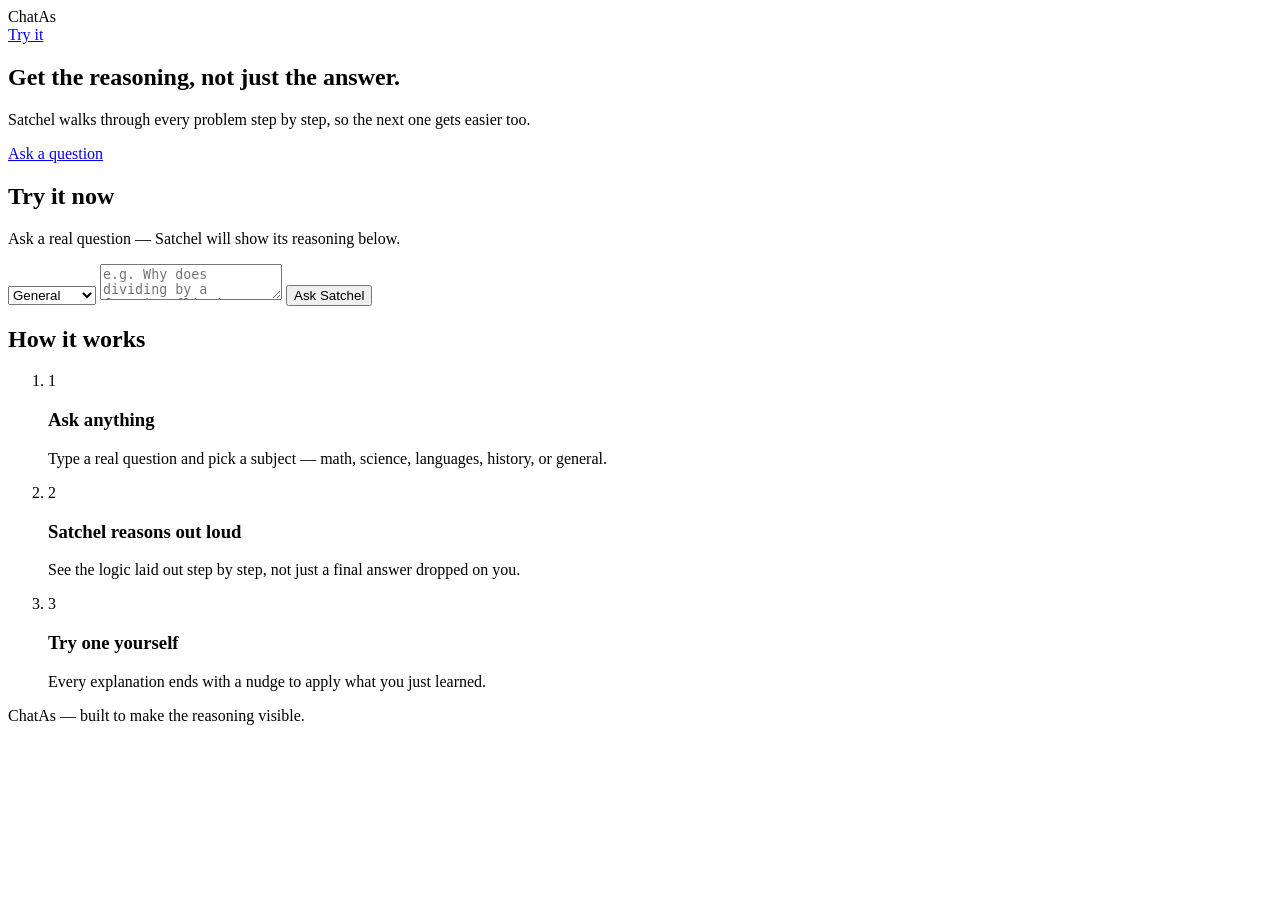
==== index.html @ 0e02bd2c "Rename index (1).html to index.html" ====
<!DOCTYPE html>
<html lang="en">
<head>
<meta charset="UTF-8">
<meta name="viewport" content="width=device-width, initial-scale=1">
<title>ChatAs — get the reasoning, not just the answer</title>
<meta name="description" content="Satchel walks through every problem step by step, so the next one gets easier too.">
<link rel="preconnect" href="https://fonts.googleapis.com">
<link rel="preconnect" href="https://fonts.gstatic.com" crossorigin>
<link href="https://fonts.googleapis.com/css2?family=Lora:wght@500;600&display=swap" rel="stylesheet">
<link rel="stylesheet" href="style2.css">
</head>
<body>

<header class="site-header">
  <div class="logo">ChatAs</div>
  <nav><a href="#try">Try it</a></nav>
</header>

<main>

  <section class="hero">
    <h1>Get the reasoning, not just the answer.</h1>
    <p>Satchel walks through every problem step by step, so the next one gets easier too.</p>
    <a class="hero-cta" href="#try">Ask a question</a>
  </section>

  <section id="try" class="try-it">
    <div class="try-container">
      <h2>Try it now</h2>
      <p class="try-subhead">Ask a real question — Satchel will show its reasoning below.</p>

      <form id="ask-form" class="ask-form">
        <select id="subject-select" class="subject-select" aria-label="Subject">
          <option value="general">General</option>
          <option value="math">Math</option>
          <option value="science">Science</option>
          <option value="languages">Languages</option>
          <option value="history">History</option>
        </select>

        <textarea
          id="question-input"
          class="question-input"
          placeholder="e.g. Why does dividing by a fraction flip it?"
          maxlength="1500"
          required
        ></textarea>

        <button type="submit" class="ask-submit">Ask Satchel</button>
      </form>

      <div id="chat-output" class="chat-mock" aria-live="polite"></div>
    </div>
  </section>

  <section class="how">
    <div class="how-container">
      <h2>How it works</h2>
      <ol class="how-steps">
        <li>
          <span class="num">1</span>
          <h3>Ask anything</h3>
          <p>Type a real question and pick a subject — math, science, languages, history, or general.</p>
        </li>
        <li>
          <span class="num">2</span>
          <h3>Satchel reasons out loud</h3>
          <p>See the logic laid out step by step, not just a final answer dropped on you.</p>
        </li>
        <li>
          <span class="num">3</span>
          <h3>Try one yourself</h3>
          <p>Every explanation ends with a nudge to apply what you just learned.</p>
        </li>
      </ol>
    </div>
  </section>

</main>

<footer class="site-footer">
  ChatAs — built to make the reasoning visible.
</footer>

<script>
(function () {
  // Your live backend on Render.
  const API_URL = "https://chatas-backend-an0u.onrender.com/api/ask";

  const form = document.getElementById("ask-form");
  const input = document.getElementById("question-input");
  const subjectSelect = document.getElementById("subject-select");
  const output = document.getElementById("chat-output");
  const submitBtn = form.querySelector(".ask-submit");

  form.addEventListener("submit", async function (e) {
    e.preventDefault();
    const question = input.value.trim();
    if (!question) return;

    appendUserBubble(question);
    input.value = "";
    submitBtn.disabled = true;
    submitBtn.textContent = "Thinking…";

    const loadingEl = appendLoadingBubble();

    try {
      const res = await fetch(API_URL, {
        method: "POST",
        headers: { "Content-Type": "application/json" },
        body: JSON.stringify({
          question: question,
          subject: subjectSelect.value,
        }),
      });

      if (!res.ok) {
        const errBody = await res.json().catch(() => ({}));
        throw new Error(errBody.detail || "Request failed");
      }

      const data = await res.json();
      loadingEl.remove();
      appendBotBubble(data);
    } catch (err) {
      loadingEl.remove();
      appendErrorBubble();
      console.error("Ask request failed:", err);
    } finally {
      submitBtn.disabled = false;
      submitBtn.textContent = "Ask Satchel";
    }
  });

  function appendUserBubble(text) {
    const div = document.createElement("div");
    div.className = "chat-bubble user-bubble";
    const p = document.createElement("p");
    p.textContent = text;
    div.appendChild(p);
    output.appendChild(div);
    output.scrollTop = output.scrollHeight;
  }

  function makeBotShell(introText) {
    const div = document.createElement("div");
    div.className = "chat-bubble bot-bubble";

    const label = document.createElement("div");
    label.className = "bot-label";
    const span = document.createElement("span");
    span.textContent = "Satchel";
    label.appendChild(span);
    div.appendChild(label);

    const intro = document.createElement("p");
    intro.className = "bot-intro";
    intro.textContent = introText;
    div.appendChild(intro);

    return div;
  }

  function appendLoadingBubble() {
    const div = makeBotShell("Thinking through it…");
    output.appendChild(div);
    output.scrollTop = output.scrollHeight;
    return div;
  }

  function appendBotBubble(data) {
    const div = makeBotShell(data.intro || "Here's the reasoning:");

    if (Array.isArray(data.steps) && data.steps.length) {
      const ol = document.createElement("ol");
      ol.className = "reasoning-steps";
      data.steps.forEach(function (step) {
        const li = document.createElement("li");
        li.textContent = step;
        ol.appendChild(li);
      });
      div.appendChild(ol);
    }

    if (data.followup) {
      const followup = document.createElement("p");
      followup.className = "bot-followup";
      followup.textContent = data.followup;
      div.appendChild(followup);
    }

    output.appendChild(div);
    output.scrollTop = output.scrollHeight;
  }

  function appendErrorBubble() {
    const div = makeBotShell(
      "Something went wrong reaching the server — please try again in a moment."
    );
    output.appendChild(div);
    output.scrollTop = output.scrollHeight;
  }
})();
</script>

</body>
</html>
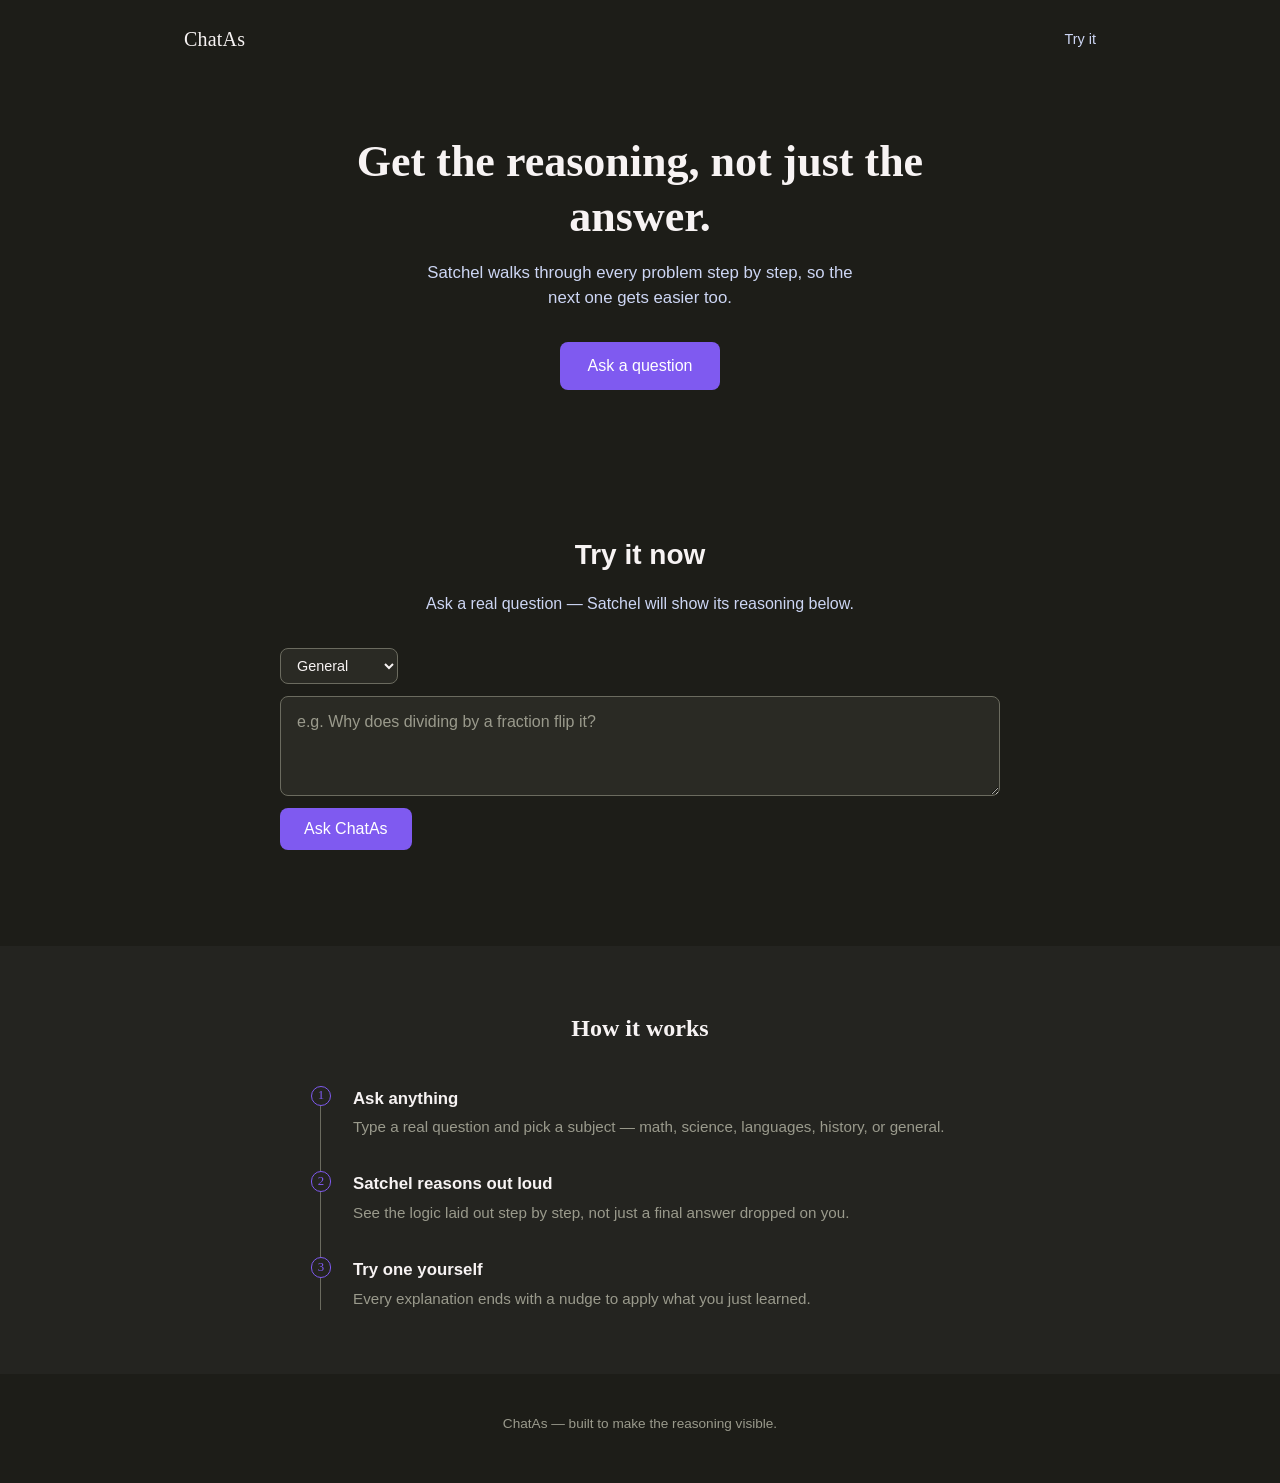
==== commit ea38b641: "Update index.html" ====
--- a/index.html
+++ b/index.html
@@ -47,7 +47,7 @@
           required
         ></textarea>
 
-        <button type="submit" class="ask-submit">Ask Satchel</button>
+        <button type="submit" class="ask-submit">Ask ChatAs</button>
       </form>
 
       <div id="chat-output" class="chat-mock" aria-live="polite"></div>
--- a/style2.css
+++ b/style2.css
@@ -0,0 +1,353 @@
+/* ==========================================================================
+   ChatAs — style2.css
+   Dark, warm-charcoal theme. One accent color (violet), one serif display
+   face (Lora) for headline moments, Arial for everything else (matches the
+   original #try section, which was built first).
+   ========================================================================== */
+
+:root {
+  --bg: #1d1d18;
+  --bg-panel: #242420;
+  --text: #f7f3f3;
+  --text-cool: #cdd6f4;
+  --muted: #9a9a8c;
+  --accent: #7f5af0;
+  --accent-hover: #6a46d6;
+  --border: #6b6b5f;
+}
+
+* {
+  box-sizing: border-box;
+}
+
+html {
+  scroll-behavior: smooth;
+}
+
+body {
+  margin: 0;
+  background: var(--bg);
+  color: var(--text);
+  font-family: Arial, sans-serif;
+  line-height: 1.5;
+}
+
+img {
+  max-width: 100%;
+  display: block;
+}
+
+a {
+  color: inherit;
+}
+
+/* ---------- header ---------- */
+.site-header {
+  display: flex;
+  align-items: center;
+  justify-content: space-between;
+  max-width: 960px;
+  margin: 0 auto;
+  padding: 1.5rem 1.5rem 0;
+}
+
+.site-header .logo {
+  font-family: 'Lora', Georgia, serif;
+  font-size: 1.25rem;
+  letter-spacing: 0.01em;
+}
+
+.site-header nav a {
+  text-decoration: none;
+  color: var(--text-cool);
+  font-size: 0.9rem;
+  border-bottom: 1px solid transparent;
+  padding-bottom: 2px;
+  transition: border-color 0.15s ease;
+}
+
+.site-header nav a:hover,
+.site-header nav a:focus-visible {
+  border-color: var(--accent);
+}
+
+/* ---------- hero ---------- */
+.hero {
+  max-width: 720px;
+  margin: 0 auto;
+  padding: 5rem 1.5rem 3.5rem;
+  text-align: center;
+  animation: hero-rise 0.6s ease-out both;
+}
+
+@keyframes hero-rise {
+  from {
+    opacity: 0;
+    transform: translateY(10px);
+  }
+  to {
+    opacity: 1;
+    transform: translateY(0);
+  }
+}
+
+.hero h1 {
+  font-family: 'Lora', Georgia, serif;
+  font-weight: 600;
+  font-size: clamp(2rem, 5vw, 2.75rem);
+  line-height: 1.25;
+  margin: 0 0 1rem;
+}
+
+.hero p {
+  color: var(--text-cool);
+  font-size: 1.05rem;
+  max-width: 46ch;
+  margin: 0 auto 2rem;
+}
+
+.hero-cta {
+  display: inline-block;
+  background-color: var(--accent);
+  color: #ffffff;
+  text-decoration: none;
+  border-radius: 8px;
+  padding: 12px 28px;
+  font-size: 1rem;
+  transition: background-color 0.15s ease;
+}
+
+.hero-cta:hover,
+.hero-cta:focus-visible {
+  background-color: var(--accent-hover);
+}
+
+@media (prefers-reduced-motion: reduce) {
+  .hero {
+    animation: none;
+  }
+}
+
+/* ---------- how it works ---------- */
+.how {
+  background: var(--bg-panel);
+  padding: 4rem 1.5rem;
+}
+
+.how-container {
+  max-width: 640px;
+  margin: 0 auto;
+}
+
+.how h2 {
+  font-family: 'Lora', Georgia, serif;
+  font-size: 1.5rem;
+  text-align: center;
+  margin: 0 0 2.5rem;
+}
+
+.how-steps {
+  list-style: none;
+  margin: 0;
+  padding: 0;
+  border-left: 1px solid var(--border);
+}
+
+.how-steps li {
+  position: relative;
+  padding: 0 0 2rem 2rem;
+}
+
+.how-steps li:last-child {
+  padding-bottom: 0;
+}
+
+.how-steps .num {
+  position: absolute;
+  left: -0.65rem;
+  top: 0;
+  width: 1.3rem;
+  height: 1.3rem;
+  border-radius: 50%;
+  background: var(--bg-panel);
+  border: 1px solid var(--accent);
+  color: var(--accent);
+  font-family: 'Lora', Georgia, serif;
+  font-size: 0.8rem;
+  display: flex;
+  align-items: center;
+  justify-content: center;
+}
+
+.how-steps h3 {
+  margin: 0 0 0.35rem;
+  font-size: 1.05rem;
+}
+
+.how-steps p {
+  margin: 0;
+  color: var(--muted);
+  font-size: 0.95rem;
+}
+
+/* ---------- footer ---------- */
+.site-footer {
+  text-align: center;
+  padding: 2.5rem 1.5rem 3rem;
+  color: var(--muted);
+  font-size: 0.85rem;
+}
+
+/* ==========================================================================
+   #try section — original file, unchanged
+   ========================================================================== */
+
+/* ---------- #try section ---------- */
+/* Colors match the dark hero/header theme (body background #1d1d18, light
+   text) rather than the light-theme defaults used by other sections. */
+
+.try-it {
+  padding: 4rem 1.5rem;
+}
+.try-container {
+  max-width: 720px;
+  margin: 0 auto;
+  text-align: center;
+}
+.try-container h2 {
+  font-family: Arial, sans-serif;
+  font-size: 1.75rem;
+  color: #f7f3f3;
+  margin-bottom: 0.5rem;
+}
+.try-subhead {
+  font-family: Arial, sans-serif;
+  color: #cdd6f4;
+  margin-bottom: 2rem;
+}
+
+.ask-form {
+  display: flex;
+  flex-direction: column;
+  gap: 0.75rem;
+  text-align: left;
+  margin-bottom: 2rem;
+}
+
+.subject-select {
+  align-self: flex-start;
+  background: #2a2a24;
+  color: #f7f3f3;
+  border: 1px solid #6b6b5f;
+  border-radius: 8px;
+  padding: 0.5rem 0.75rem;
+  font-family: Arial, sans-serif;
+  font-size: 0.9rem;
+}
+
+.question-input {
+  width: 100%;
+  min-height: 100px;
+  resize: vertical;
+  background: #2a2a24;
+  color: #f7f3f3;
+  border: 1px solid #6b6b5f;
+  border-radius: 8px;
+  padding: 0.85rem 1rem;
+  font-family: Arial, sans-serif;
+  font-size: 1rem;
+  line-height: 1.5;
+  box-sizing: border-box;
+}
+.question-input::placeholder {
+  color: #9a9a8c;
+}
+.question-input:focus,
+.subject-select:focus {
+  outline: 2px solid #7f5af0;
+  outline-offset: 2px;
+}
+
+.ask-submit {
+  align-self: flex-start;
+  background-color: #7f5af0;
+  color: #ffffff;
+  border: none;
+  padding: 12px 24px;
+  border-radius: 8px;
+  font-family: Arial, sans-serif;
+  font-size: 1rem;
+  cursor: pointer;
+}
+.ask-submit:hover:not(:disabled) {
+  background-color: #6a46d6;
+}
+.ask-submit:disabled {
+  opacity: 0.7;
+  cursor: default;
+}
+
+/* Reuse .chat-mock / .chat-bubble / .user-bubble / .bot-bubble / .bot-label /
+   .reasoning-steps / .bot-followup — but bot-bubble needs a dark-theme
+   override since #try sits on the dark background. */
+.chat-mock {
+  display: flex;
+  flex-direction: column;
+  gap: 0.75rem;
+  text-align: left;
+}
+.chat-bubble {
+  padding: 0.9rem 1.1rem;
+  border-radius: 10px;
+  font-family: Arial, sans-serif;
+  font-size: 0.95rem;
+}
+.user-bubble {
+  align-self: flex-end;
+  background: var(--accent);
+  color: #ffffff;
+  max-width: 80%;
+}
+.user-bubble p {
+  margin: 0;
+}
+#try .bot-bubble {
+  background: #2a2a24;
+  color: #f7f3f3;
+  max-width: 90%;
+}
+.bot-label {
+  display: flex;
+  align-items: center;
+  gap: 0.5rem;
+  margin-bottom: 0.5rem;
+  font-size: 0.85rem;
+  color: var(--muted);
+}
+.bot-label img {
+  width: 20px;
+  height: 20px;
+  border-radius: 50%;
+}
+.bot-intro {
+  margin: 0 0 0.5rem;
+}
+.reasoning-steps {
+  margin: 0 0 0.5rem;
+  padding-left: 1.2rem;
+}
+.reasoning-steps li {
+  margin-bottom: 0.4rem;
+}
+#try .bot-followup {
+  color: #cdd6f4;
+  margin: 0;
+  font-style: italic;
+}
+
+@media (max-width: 480px) {
+  .ask-submit,
+  .subject-select {
+    width: 100%;
+  }
+}
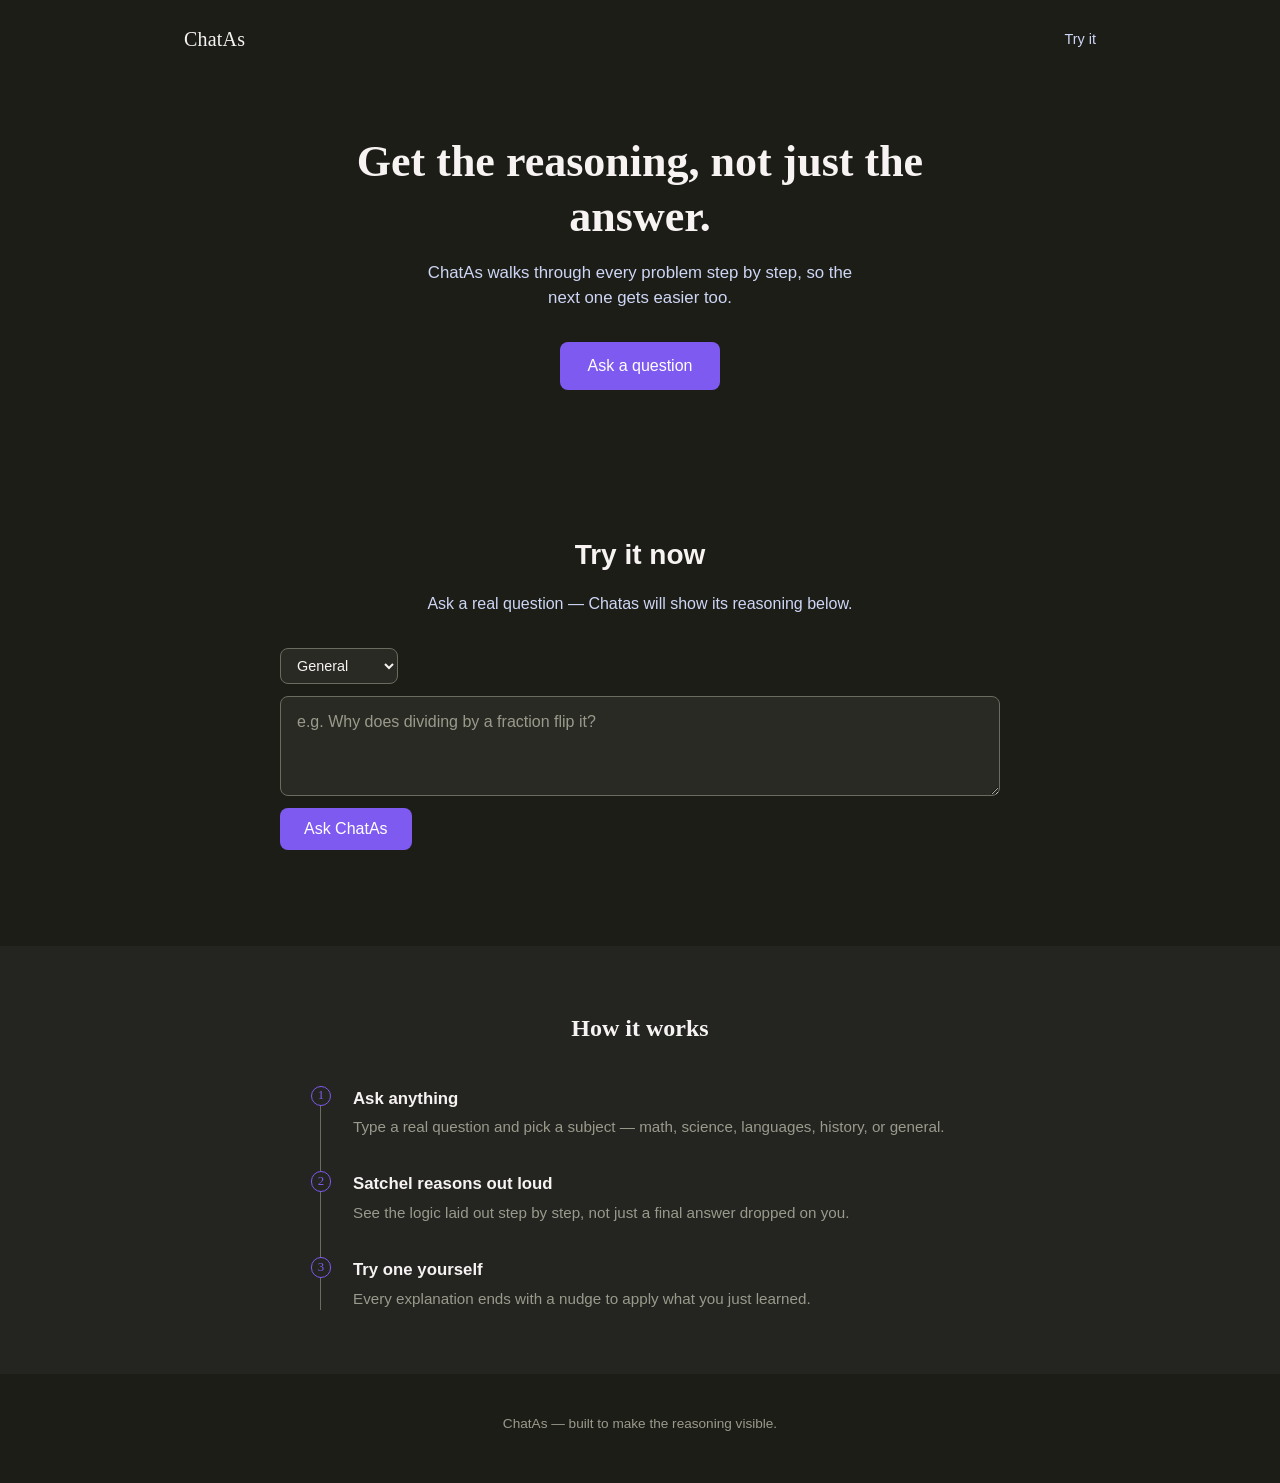
==== commit 6d410daf: "Update index.html" ====
--- a/index.html
+++ b/index.html
@@ -21,14 +21,14 @@
 
   <section class="hero">
     <h1>Get the reasoning, not just the answer.</h1>
-    <p>Satchel walks through every problem step by step, so the next one gets easier too.</p>
+    <p>ChatAs walks through every problem step by step, so the next one gets easier too.</p>
     <a class="hero-cta" href="#try">Ask a question</a>
   </section>
 
   <section id="try" class="try-it">
     <div class="try-container">
       <h2>Try it now</h2>
-      <p class="try-subhead">Ask a real question — Satchel will show its reasoning below.</p>
+      <p class="try-subhead">Ask a real question — Chatas will show its reasoning below.</p>
 
       <form id="ask-form" class="ask-form">
         <select id="subject-select" class="subject-select" aria-label="Subject">
